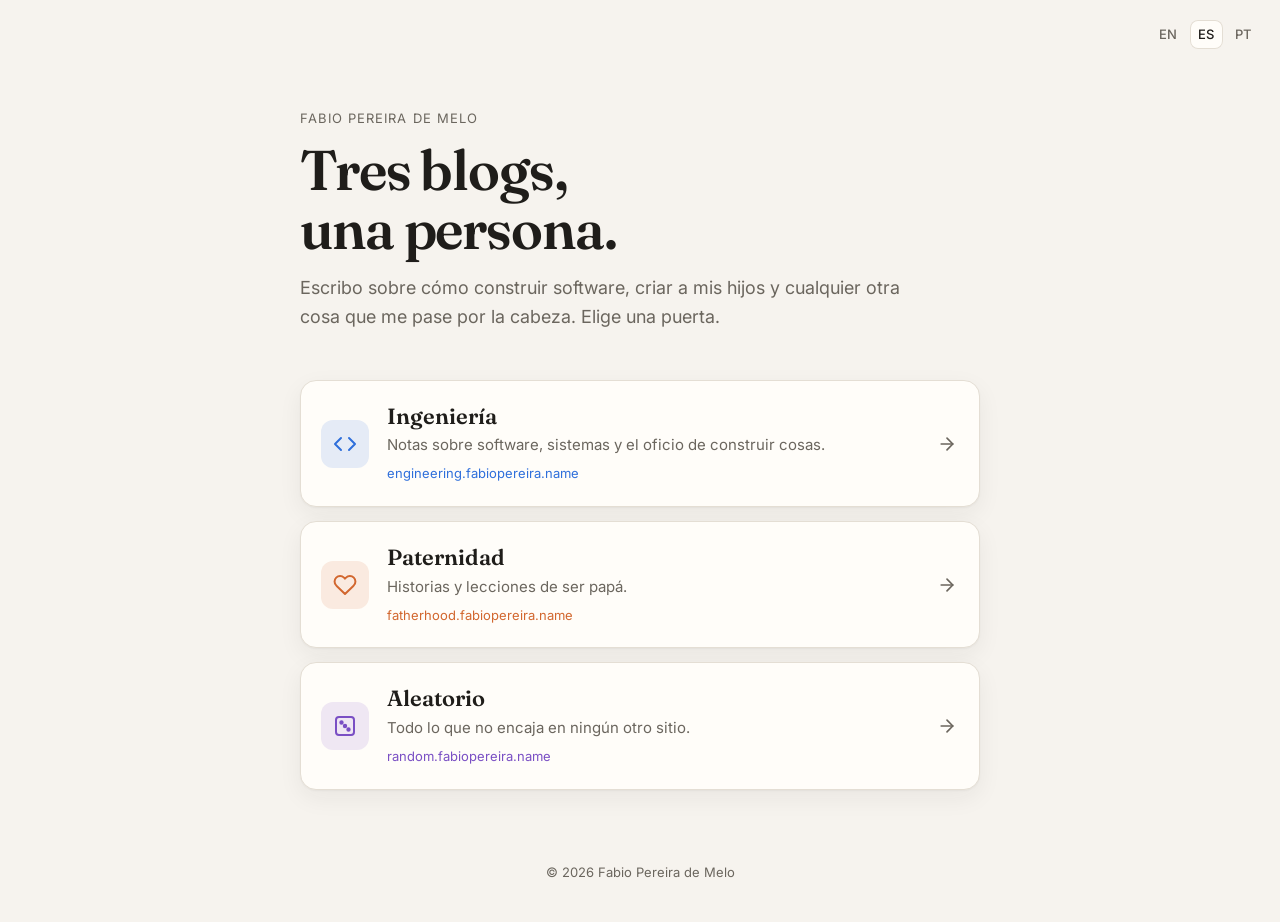
==== es/index.html @ 4987d2f0 "Add Spanish and Portuguese versions of the landing page - /es/ and /pt/ pages alongside the English " ====
<!doctype html>
<html lang="es">
<head>
  <meta charset="utf-8">
  <meta name="viewport" content="width=device-width, initial-scale=1">
  <title>Fabio Pereira de Melo — Blogs</title>
  <meta name="description" content="Tres blogs de Fabio Pereira de Melo: ingeniería, paternidad y todo lo demás.">
  <link rel="alternate" hreflang="en" href="https://blog.fabiopereira.name/">
  <link rel="alternate" hreflang="es" href="https://blog.fabiopereira.name/es/">
  <link rel="alternate" hreflang="pt" href="https://blog.fabiopereira.name/pt/">
  <link rel="alternate" hreflang="x-default" href="https://blog.fabiopereira.name/">
  <link rel="preconnect" href="https://fonts.googleapis.com">
  <link rel="preconnect" href="https://fonts.gstatic.com" crossorigin>
  <link href="https://fonts.googleapis.com/css2?family=Fraunces:opsz,wght@9..144,400;9..144,600&family=Inter:wght@400;500&display=swap" rel="stylesheet">
  <link rel="icon" href="data:image/svg+xml,<svg xmlns='http://www.w3.org/2000/svg' viewBox='0 0 32 32'><rect width='32' height='32' rx='8' fill='%231f1d1a'/><text x='16' y='22' font-family='Georgia,serif' font-size='18' text-anchor='middle' fill='%23f6f3ee'>F</text></svg>">
  <link rel="stylesheet" href="/assets/site.css">
</head>
<body>
  <nav class="lang" aria-label="Idioma">
    <a href="/" hreflang="en" lang="en">EN</a>
    <a href="/es/" hreflang="es" lang="es" aria-current="page">ES</a>
    <a href="/pt/" hreflang="pt" lang="pt">PT</a>
  </nav>
  <main>
    <header>
      <p class="eyebrow">Fabio Pereira de Melo</p>
      <h1>Tres blogs,<br>una persona.</h1>
      <p class="intro">Escribo sobre cómo construir software, criar a mis hijos y cualquier otra cosa que me pase por la cabeza. Elige una puerta.</p>
    </header>

    <ul class="blogs">
      <li>
        <a class="blog eng" href="https://engineering.fabiopereira.name">
          <span class="icon" aria-hidden="true">
            <svg viewBox="0 0 24 24" fill="none" stroke="currentColor" stroke-width="2" stroke-linecap="round" stroke-linejoin="round"><polyline points="16 18 22 12 16 6"/><polyline points="8 6 2 12 8 18"/></svg>
          </span>
          <div>
            <h2>Ingeniería</h2>
            <p>Notas sobre software, sistemas y el oficio de construir cosas.</p>
            <span class="domain">engineering.fabiopereira.name</span>
          </div>
          <svg class="arrow" width="20" height="20" viewBox="0 0 24 24" fill="none" stroke="currentColor" stroke-width="2" stroke-linecap="round" stroke-linejoin="round" aria-hidden="true"><line x1="5" y1="12" x2="19" y2="12"/><polyline points="12 5 19 12 12 19"/></svg>
        </a>
      </li>
      <li>
        <a class="blog dad" href="https://fatherhood.fabiopereira.name">
          <span class="icon" aria-hidden="true">
            <svg viewBox="0 0 24 24" fill="none" stroke="currentColor" stroke-width="2" stroke-linecap="round" stroke-linejoin="round"><path d="M20.8 4.6a5.5 5.5 0 0 0-7.8 0L12 5.7l-1-1.1a5.5 5.5 0 0 0-7.8 7.8l1 1.1L12 21l7.8-7.5 1-1.1a5.5 5.5 0 0 0 0-7.8z"/></svg>
          </span>
          <div>
            <h2>Paternidad</h2>
            <p>Historias y lecciones de ser papá.</p>
            <span class="domain">fatherhood.fabiopereira.name</span>
          </div>
          <svg class="arrow" width="20" height="20" viewBox="0 0 24 24" fill="none" stroke="currentColor" stroke-width="2" stroke-linecap="round" stroke-linejoin="round" aria-hidden="true"><line x1="5" y1="12" x2="19" y2="12"/><polyline points="12 5 19 12 12 19"/></svg>
        </a>
      </li>
      <li>
        <a class="blog rnd" href="https://random.fabiopereira.name">
          <span class="icon" aria-hidden="true">
            <svg viewBox="0 0 24 24" fill="none" stroke="currentColor" stroke-width="2" stroke-linecap="round" stroke-linejoin="round"><rect x="3" y="3" width="18" height="18" rx="3"/><circle cx="8.5" cy="8.5" r="1.2" fill="currentColor"/><circle cx="15.5" cy="15.5" r="1.2" fill="currentColor"/><circle cx="12" cy="12" r="1.2" fill="currentColor"/></svg>
          </span>
          <div>
            <h2>Aleatorio</h2>
            <p>Todo lo que no encaja en ningún otro sitio.</p>
            <span class="domain">random.fabiopereira.name</span>
          </div>
          <svg class="arrow" width="20" height="20" viewBox="0 0 24 24" fill="none" stroke="currentColor" stroke-width="2" stroke-linecap="round" stroke-linejoin="round" aria-hidden="true"><line x1="5" y1="12" x2="19" y2="12"/><polyline points="12 5 19 12 12 19"/></svg>
        </a>
      </li>
    </ul>
  </main>

  <footer>© <span id="y">2026</span> Fabio Pereira de Melo</footer>
  <script>document.getElementById('y').textContent = new Date().getFullYear();</script>
</body>
</html>
---- assets/site.css ----
:root {
  --bg: #f6f3ee;
  --surface: #fffdf9;
  --text: #1f1d1a;
  --muted: #6b665e;
  --line: #e4ded4;
  --eng: #2f6fdb;
  --dad: #d2672f;
  --rnd: #7a4fc4;
  --shadow: 0 1px 2px rgba(31, 29, 26, .04), 0 8px 24px rgba(31, 29, 26, .06);
}
@media (prefers-color-scheme: dark) {
  :root {
    --bg: #151412;
    --surface: #1d1c19;
    --text: #f1ede6;
    --muted: #a39d93;
    --line: #2e2c28;
    --eng: #6c9bf0;
    --dad: #ec8c58;
    --rnd: #a988e3;
    --shadow: 0 1px 2px rgba(0, 0, 0, .3), 0 8px 24px rgba(0, 0, 0, .25);
  }
}

* { box-sizing: border-box; }
html, body { margin: 0; }
body {
  background: var(--bg);
  color: var(--text);
  font: 400 16px/1.6 Inter, system-ui, -apple-system, sans-serif;
  -webkit-font-smoothing: antialiased;
  min-height: 100vh;
  display: flex;
  flex-direction: column;
}

main {
  width: 100%;
  max-width: 720px;
  margin: 0 auto;
  padding: clamp(56px, 12vh, 120px) 20px 48px;
  flex: 1;
}

header { margin-bottom: 48px; }
.eyebrow {
  font-size: 13px;
  letter-spacing: .08em;
  text-transform: uppercase;
  color: var(--muted);
  margin: 0 0 12px;
}
h1 {
  font-family: Fraunces, Georgia, serif;
  font-weight: 600;
  font-size: clamp(40px, 7vw, 56px);
  line-height: 1.05;
  letter-spacing: -.02em;
  margin: 0 0 16px;
}
.intro {
  font-size: 18px;
  color: var(--muted);
  margin: 0;
  max-width: 34em;
}

.blogs {
  list-style: none;
  padding: 0;
  margin: 0;
  display: grid;
  gap: 14px;
}
.blog {
  --accent: var(--eng);
  position: relative;
  display: grid;
  grid-template-columns: 48px 1fr auto;
  align-items: center;
  gap: 18px;
  padding: 22px 22px 22px 20px;
  background: var(--surface);
  border: 1px solid var(--line);
  border-radius: 16px;
  box-shadow: var(--shadow);
  color: inherit;
  text-decoration: none;
  overflow: hidden;
  transition: transform .2s ease, border-color .2s ease;
}
.blog::before {
  content: "";
  position: absolute;
  inset: 0 auto 0 0;
  width: 4px;
  background: var(--accent);
  transform: scaleY(0);
  transform-origin: center;
  transition: transform .25s ease;
}
.blog:hover, .blog:focus-visible {
  transform: translateY(-2px);
  border-color: color-mix(in srgb, var(--accent) 40%, var(--line));
  outline: none;
}
.blog:hover::before, .blog:focus-visible::before { transform: scaleY(1); }
.blog.dad { --accent: var(--dad); }
.blog.rnd { --accent: var(--rnd); }

.icon {
  width: 48px;
  height: 48px;
  border-radius: 12px;
  display: grid;
  place-items: center;
  color: var(--accent);
  background: color-mix(in srgb, var(--accent) 12%, transparent);
}
.icon svg { width: 24px; height: 24px; }

.blog h2 {
  font-family: Fraunces, Georgia, serif;
  font-weight: 600;
  font-size: 22px;
  line-height: 1.2;
  margin: 0 0 4px;
}
.blog p { margin: 0; color: var(--muted); font-size: 15px; }
.domain {
  display: block;
  margin-top: 6px;
  font-size: 13px;
  color: var(--accent);
}

.arrow {
  color: var(--muted);
  transition: transform .2s ease, color .2s ease;
}
.blog:hover .arrow, .blog:focus-visible .arrow {
  transform: translateX(4px);
  color: var(--accent);
}

footer {
  text-align: center;
  padding: 24px 20px 40px;
  font-size: 13px;
  color: var(--muted);
}

@media (max-width: 480px) {
  .blog { grid-template-columns: 40px 1fr; gap: 14px; padding: 18px 16px; }
  .icon { width: 40px; height: 40px; border-radius: 10px; }
  .icon svg { width: 20px; height: 20px; }
  .arrow { display: none; }
}
@media (prefers-reduced-motion: reduce) {
  * { transition: none !important; }
}

.lang {
  position: absolute;
  top: 20px;
  right: 20px;
  display: flex;
  gap: 4px;
  font-size: 13px;
  font-weight: 500;
  letter-spacing: .04em;
}
.lang a {
  color: var(--muted);
  text-decoration: none;
  padding: 4px 8px;
  border-radius: 8px;
  transition: color .2s ease, background .2s ease;
}
.lang a:hover, .lang a:focus-visible { color: var(--text); background: var(--line); outline: none; }
.lang a[aria-current="page"] { color: var(--text); background: var(--surface); box-shadow: inset 0 0 0 1px var(--line); }
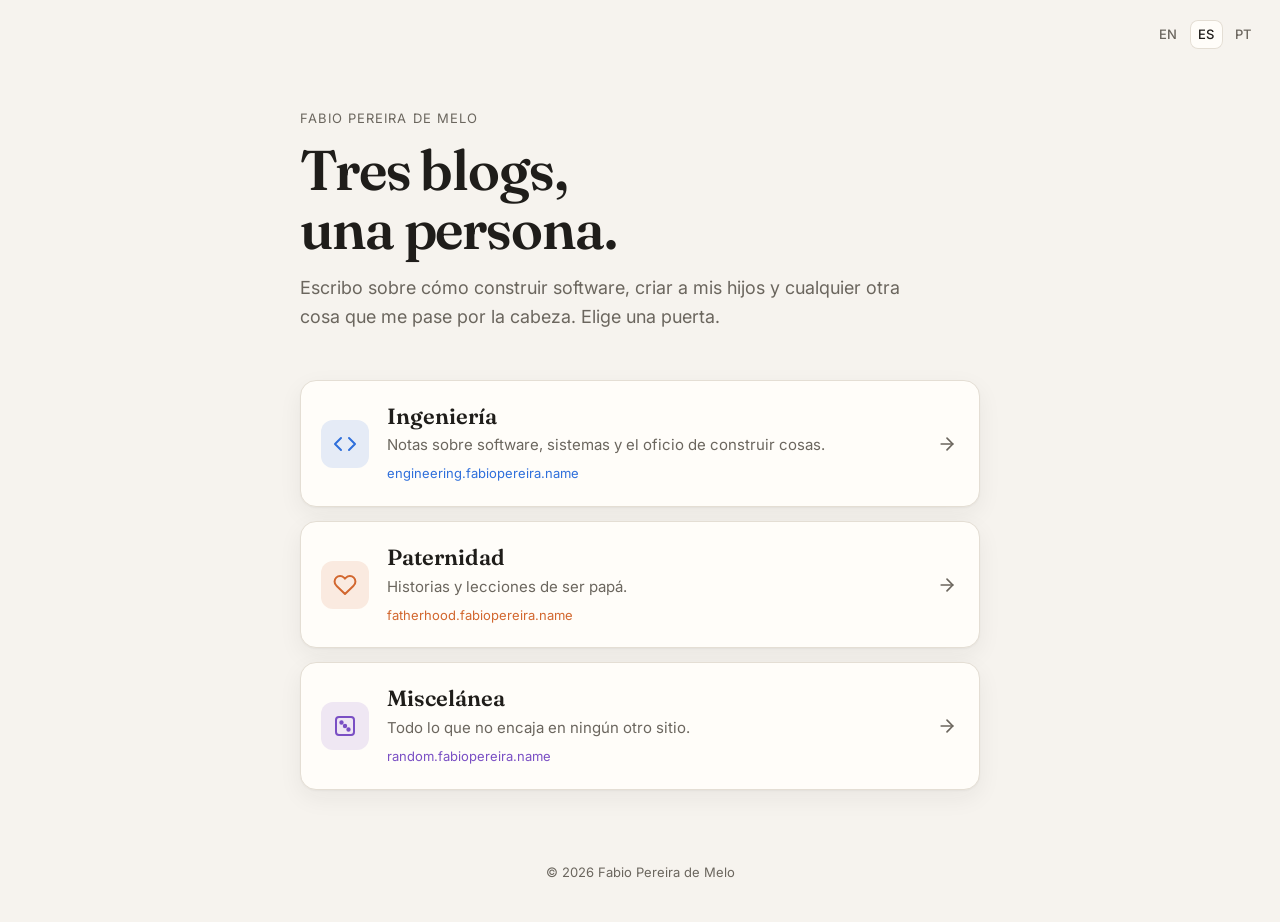
==== commit c527c9dc: "Rename Random blog to Miscelánea / Miscelânea in ES and PT Co-Authored-By: Claude Opus 5.5 <noreply@" ====
--- a/es/index.html
+++ b/es/index.html
@@ -61,7 +61,7 @@
             <svg viewBox="0 0 24 24" fill="none" stroke="currentColor" stroke-width="2" stroke-linecap="round" stroke-linejoin="round"><rect x="3" y="3" width="18" height="18" rx="3"/><circle cx="8.5" cy="8.5" r="1.2" fill="currentColor"/><circle cx="15.5" cy="15.5" r="1.2" fill="currentColor"/><circle cx="12" cy="12" r="1.2" fill="currentColor"/></svg>
           </span>
           <div>
-            <h2>Aleatorio</h2>
+            <h2>Miscelánea</h2>
             <p>Todo lo que no encaja en ningún otro sitio.</p>
             <span class="domain">random.fabiopereira.name</span>
           </div>
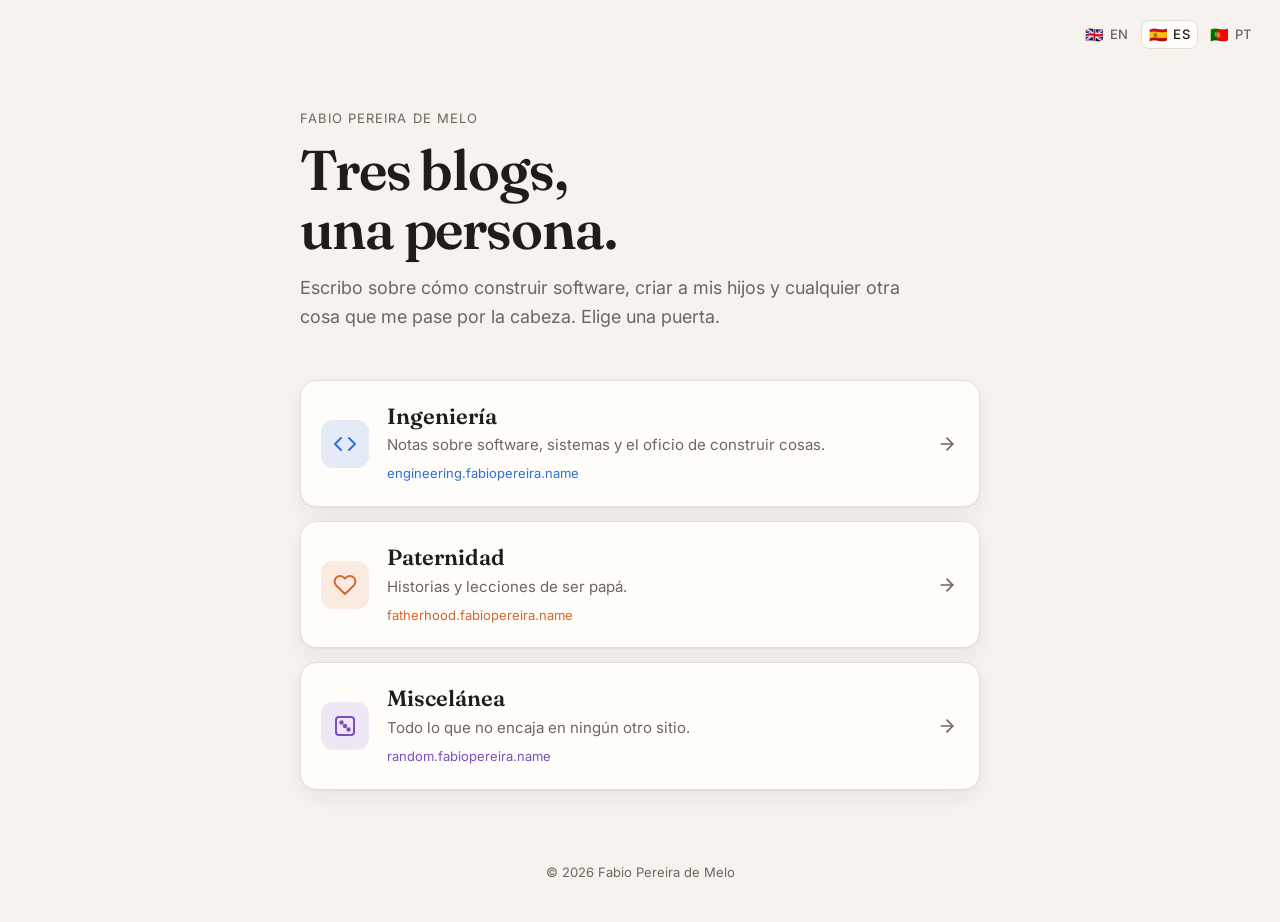
==== commit 292afdc6: "Add flags to language switcher; fix EN switch bouncing back - EN switcher link goes to /?lang=en, wh" ====
--- a/es/index.html
+++ b/es/index.html
@@ -14,12 +14,13 @@
   <link href="https://fonts.googleapis.com/css2?family=Fraunces:opsz,wght@9..144,400;9..144,600&family=Inter:wght@400;500&display=swap" rel="stylesheet">
   <link rel="icon" href="data:image/svg+xml,<svg xmlns='http://www.w3.org/2000/svg' viewBox='0 0 32 32'><rect width='32' height='32' rx='8' fill='%231f1d1a'/><text x='16' y='22' font-family='Georgia,serif' font-size='18' text-anchor='middle' fill='%23f6f3ee'>F</text></svg>">
   <link rel="stylesheet" href="/assets/site.css">
+  <script src="/assets/lang.js" defer></script>
 </head>
 <body>
   <nav class="lang" aria-label="Idioma">
-    <a href="/" hreflang="en" lang="en">EN</a>
-    <a href="/es/" hreflang="es" lang="es" aria-current="page">ES</a>
-    <a href="/pt/" hreflang="pt" lang="pt">PT</a>
+    <a href="/?lang=en" hreflang="en" lang="en"><span class="flag" aria-hidden="true">🇬🇧</span>EN</a>
+    <a href="/es/" hreflang="es" lang="es" aria-current="page"><span class="flag" aria-hidden="true">🇪🇸</span>ES</a>
+    <a href="/pt/" hreflang="pt" lang="pt"><span class="flag" aria-hidden="true">🇵🇹</span>PT</a>
   </nav>
   <main>
     <header>
@@ -30,7 +31,7 @@
 
     <ul class="blogs">
       <li>
-        <a class="blog eng" href="https://engineering.fabiopereira.name">
+        <a class="blog eng" href="https://engineering.fabiopereira.name/es/" hreflang="es">
           <span class="icon" aria-hidden="true">
             <svg viewBox="0 0 24 24" fill="none" stroke="currentColor" stroke-width="2" stroke-linecap="round" stroke-linejoin="round"><polyline points="16 18 22 12 16 6"/><polyline points="8 6 2 12 8 18"/></svg>
           </span>
@@ -43,7 +44,7 @@
         </a>
       </li>
       <li>
-        <a class="blog dad" href="https://fatherhood.fabiopereira.name">
+        <a class="blog dad" href="https://fatherhood.fabiopereira.name/es/" hreflang="es">
           <span class="icon" aria-hidden="true">
             <svg viewBox="0 0 24 24" fill="none" stroke="currentColor" stroke-width="2" stroke-linecap="round" stroke-linejoin="round"><path d="M20.8 4.6a5.5 5.5 0 0 0-7.8 0L12 5.7l-1-1.1a5.5 5.5 0 0 0-7.8 7.8l1 1.1L12 21l7.8-7.5 1-1.1a5.5 5.5 0 0 0 0-7.8z"/></svg>
           </span>
@@ -56,7 +57,7 @@
         </a>
       </li>
       <li>
-        <a class="blog rnd" href="https://random.fabiopereira.name">
+        <a class="blog rnd" href="https://random.fabiopereira.name/es/" hreflang="es">
           <span class="icon" aria-hidden="true">
             <svg viewBox="0 0 24 24" fill="none" stroke="currentColor" stroke-width="2" stroke-linecap="round" stroke-linejoin="round"><rect x="3" y="3" width="18" height="18" rx="3"/><circle cx="8.5" cy="8.5" r="1.2" fill="currentColor"/><circle cx="15.5" cy="15.5" r="1.2" fill="currentColor"/><circle cx="12" cy="12" r="1.2" fill="currentColor"/></svg>
           </span>
--- a/assets/site.css
+++ b/assets/site.css
@@ -172,6 +172,9 @@
   letter-spacing: .04em;
 }
 .lang a {
+  display: inline-flex;
+  align-items: center;
+  gap: 5px;
   color: var(--muted);
   text-decoration: none;
   padding: 4px 8px;
@@ -181,3 +184,4 @@
 .lang a:hover, .lang a:focus-visible { color: var(--text); background: var(--line); outline: none; }
 .lang a[aria-current="page"] { color: var(--text); background: var(--surface); box-shadow: inset 0 0 0 1px var(--line); }
 
+.lang .flag { font-size: 15px; line-height: 1; }
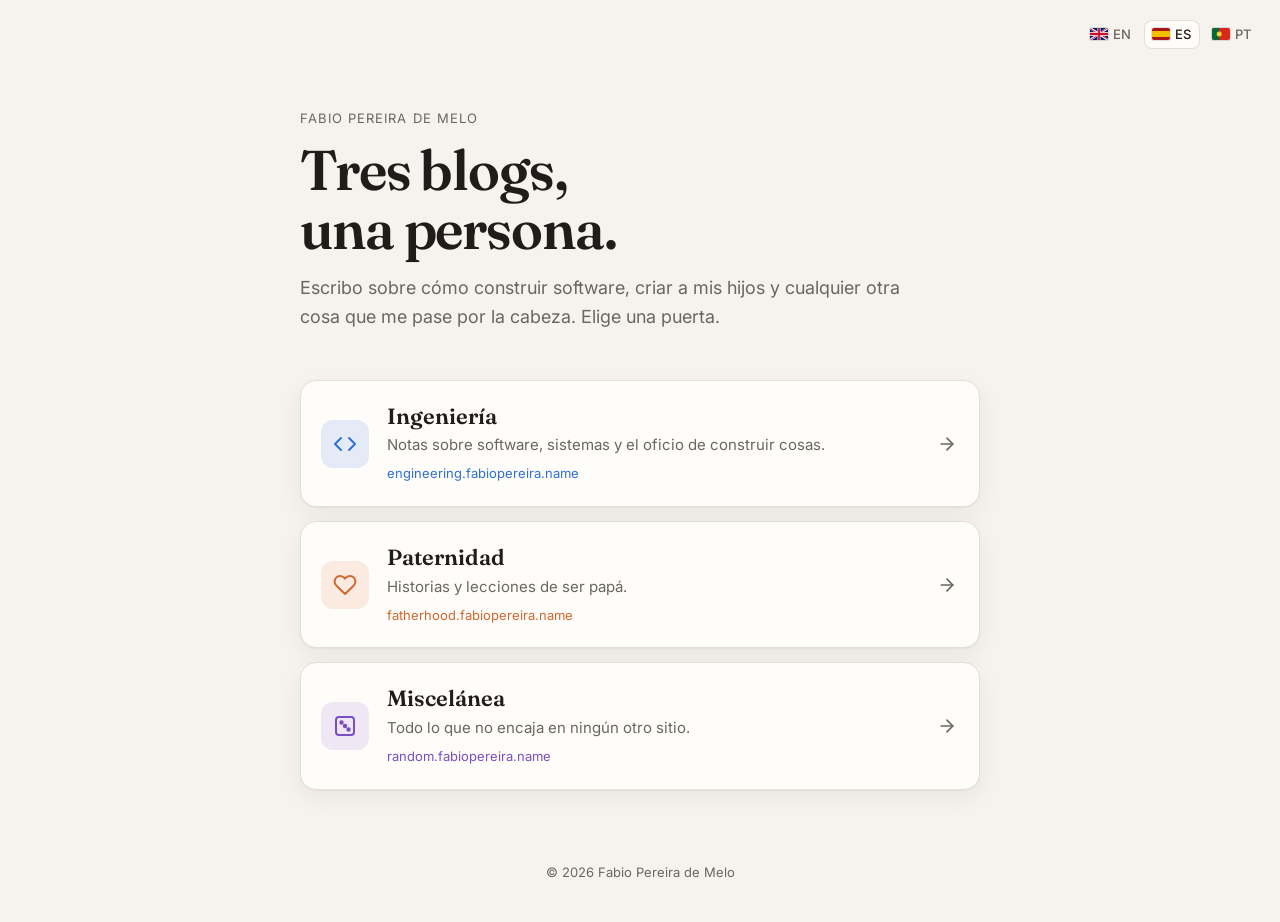
==== commit 19e18fb9: "Address review minors on the language switcher - Inline SVG flags instead of emoji, which Windows re" ====
--- a/es/index.html
+++ b/es/index.html
@@ -5,6 +5,7 @@
   <meta name="viewport" content="width=device-width, initial-scale=1">
   <title>Fabio Pereira de Melo — Blogs</title>
   <meta name="description" content="Tres blogs de Fabio Pereira de Melo: ingeniería, paternidad y todo lo demás.">
+  <link rel="canonical" href="https://blog.fabiopereira.name/es/">
   <link rel="alternate" hreflang="en" href="https://blog.fabiopereira.name/">
   <link rel="alternate" hreflang="es" href="https://blog.fabiopereira.name/es/">
   <link rel="alternate" hreflang="pt" href="https://blog.fabiopereira.name/pt/">
@@ -18,9 +19,9 @@
 </head>
 <body>
   <nav class="lang" aria-label="Idioma">
-    <a href="/?lang=en" hreflang="en" lang="en"><span class="flag" aria-hidden="true">🇬🇧</span>EN</a>
-    <a href="/es/" hreflang="es" lang="es" aria-current="page"><span class="flag" aria-hidden="true">🇪🇸</span>ES</a>
-    <a href="/pt/" hreflang="pt" lang="pt"><span class="flag" aria-hidden="true">🇵🇹</span>PT</a>
+    <a href="/?lang=en" hreflang="en" lang="en" aria-label="English"><svg class="flag" aria-hidden="true" focusable="false" viewBox="0 0 60 30" width="18" height="12" preserveAspectRatio="none"><clipPath id="flag-gb"><path d="M30 15h30v15zv15H0zH0V0zV0h30z"/></clipPath><path d="M0 0v30h60V0z" fill="#012169"/><path d="M0 0l60 30m0-30L0 30" stroke="#fff" stroke-width="6"/><path d="M0 0l60 30m0-30L0 30" clip-path="url(#flag-gb)" stroke="#c8102e" stroke-width="4"/><path d="M30 0v30M0 15h60" stroke="#fff" stroke-width="10"/><path d="M30 0v30M0 15h60" stroke="#c8102e" stroke-width="6"/></svg>EN</a>
+    <a href="/es/" hreflang="es" lang="es" aria-current="page" aria-label="Español"><svg class="flag" aria-hidden="true" focusable="false" viewBox="0 0 3 2" width="18" height="12" preserveAspectRatio="none"><path fill="#aa151b" d="M0 0h3v2H0z"/><path fill="#f1bf00" d="M0 .5h3v1H0z"/></svg>ES</a>
+    <a href="/pt/" hreflang="pt" lang="pt" aria-label="Português"><svg class="flag" aria-hidden="true" focusable="false" viewBox="0 0 3 2" width="18" height="12" preserveAspectRatio="none"><path fill="#da291c" d="M0 0h3v2H0z"/><path fill="#046a38" d="M0 0h1.2v2H0z"/><circle cx="1.2" cy="1" r=".42" fill="#ffe100"/><path fill="#fff" stroke="#da291c" stroke-width=".05" d="M1.04.8h.32v.3a.16.16 0 0 1-.32 0z"/></svg>PT</a>
   </nav>
   <main>
     <header>
--- a/assets/site.css
+++ b/assets/site.css
@@ -184,4 +184,4 @@
 .lang a:hover, .lang a:focus-visible { color: var(--text); background: var(--line); outline: none; }
 .lang a[aria-current="page"] { color: var(--text); background: var(--surface); box-shadow: inset 0 0 0 1px var(--line); }
 
-.lang .flag { font-size: 15px; line-height: 1; }
+.lang .flag { display: block; width: 18px; height: 12px; border-radius: 2px; box-shadow: 0 0 0 1px rgba(0, 0, 0, .12); }
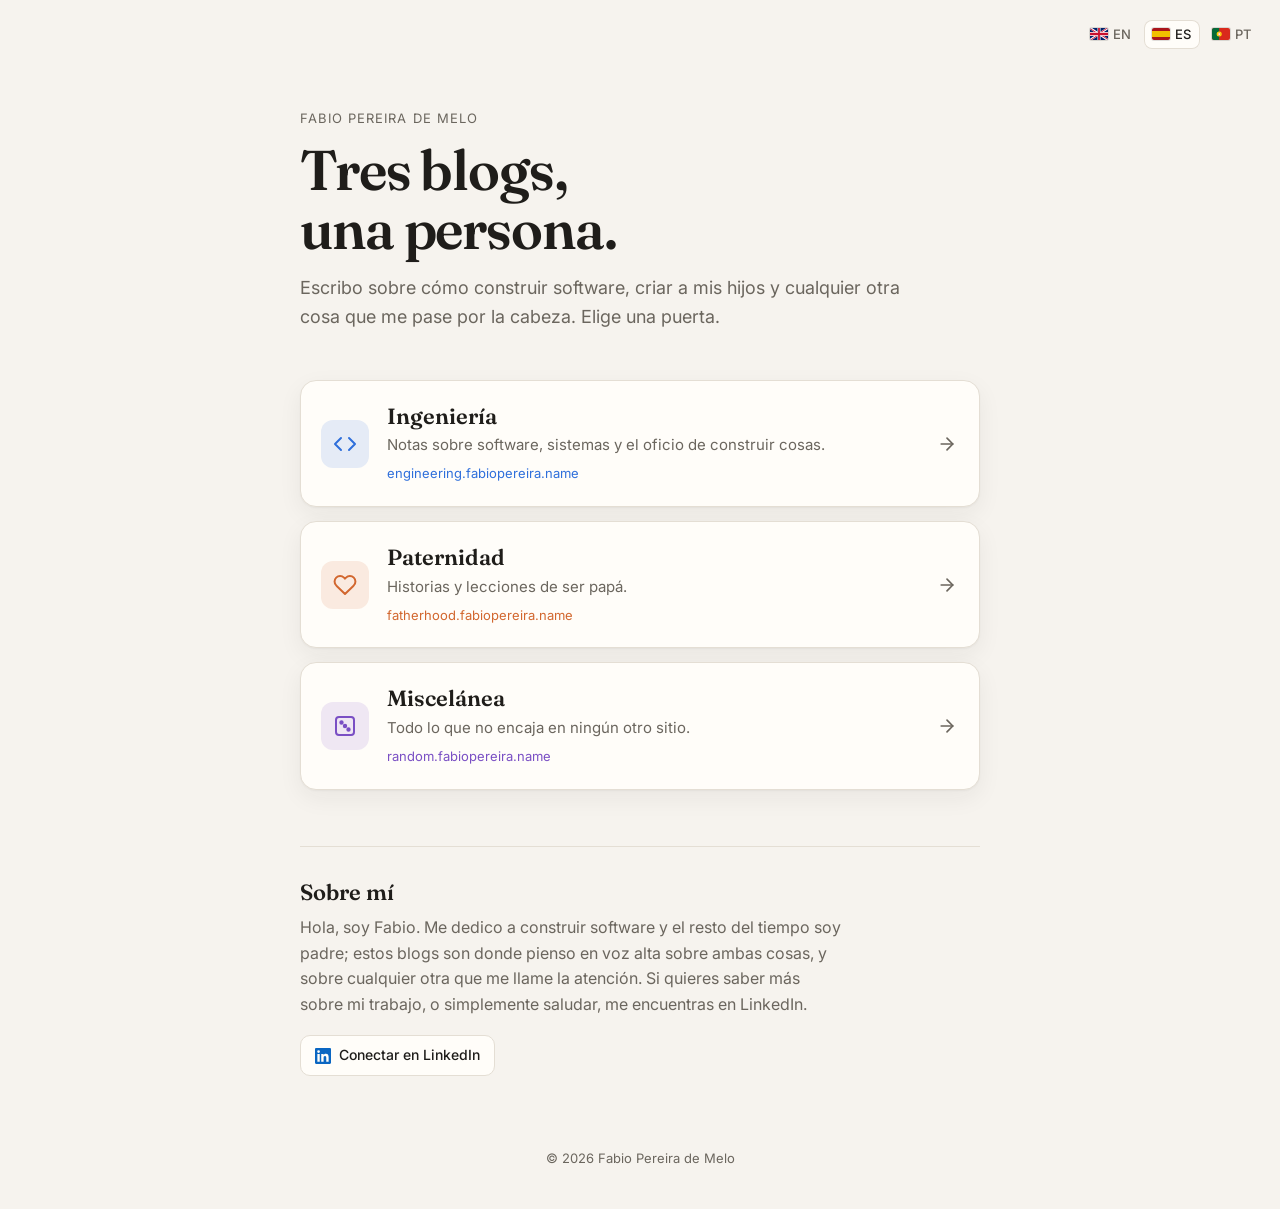
==== commit dc9da4b8: "Add About me intro with LinkedIn link Short bio under the blog cards on the EN, ES and PT homepages," ====
--- a/es/index.html
+++ b/es/index.html
@@ -71,6 +71,12 @@
         </a>
       </li>
     </ul>
+
+    <section class="about" aria-labelledby="about-title">
+      <h2 id="about-title">Sobre mí</h2>
+      <p>Hola, soy Fabio. Me dedico a construir software y el resto del tiempo soy padre; estos blogs son donde pienso en voz alta sobre ambas cosas, y sobre cualquier otra que me llame la atención. Si quieres saber más sobre mi trabajo, o simplemente saludar, me encuentras en LinkedIn.</p>
+      <a class="linkedin" href="https://www.linkedin.com/in/fabiopereira817/" rel="me noopener" target="_blank"><svg viewBox="0 0 24 24" width="16" height="16" fill="currentColor" aria-hidden="true" focusable="false"><path d="M20.45 20.45h-3.56v-5.57c0-1.33-.02-3.04-1.85-3.04-1.85 0-2.14 1.45-2.14 2.94v5.67H9.35V9h3.41v1.56h.05c.48-.9 1.64-1.85 3.37-1.85 3.6 0 4.27 2.37 4.27 5.46v6.28zM5.34 7.43a2.06 2.06 0 1 1 0-4.13 2.06 2.06 0 0 1 0 4.13zM7.12 20.45H3.56V9h3.56v11.45zM22.22 0H1.77C.79 0 0 .77 0 1.73v20.54C0 23.23.79 24 1.77 24h20.45c.98 0 1.78-.77 1.78-1.73V1.73C24 .77 23.2 0 22.22 0z"/></svg>Conectar en LinkedIn</a>
+    </section>
   </main>
 
   <footer>© <span id="y">2026</span> Fabio Pereira de Melo</footer>
--- a/assets/site.css
+++ b/assets/site.css
@@ -185,3 +185,34 @@
 .lang a[aria-current="page"] { color: var(--text); background: var(--surface); box-shadow: inset 0 0 0 1px var(--line); }
 
 .lang .flag { display: block; width: 18px; height: 12px; border-radius: 2px; box-shadow: 0 0 0 1px rgba(0, 0, 0, .12); }
+
+.about {
+  margin-top: 56px;
+  padding-top: 32px;
+  border-top: 1px solid var(--line);
+}
+.about h2 {
+  font-family: Fraunces, Georgia, serif;
+  font-weight: 600;
+  font-size: 22px;
+  line-height: 1.2;
+  margin: 0 0 10px;
+}
+.about p { margin: 0 0 18px; color: var(--muted); max-width: 34em; }
+.linkedin {
+  display: inline-flex;
+  align-items: center;
+  gap: 8px;
+  padding: 8px 14px;
+  border-radius: 10px;
+  font-size: 14px;
+  font-weight: 500;
+  color: var(--text);
+  background: var(--surface);
+  border: 1px solid var(--line);
+  text-decoration: none;
+  transition: border-color .2s ease, color .2s ease;
+}
+.linkedin svg { color: #0a66c2; }
+.linkedin:hover, .linkedin:focus-visible { border-color: #0a66c2; outline: none; }
+@media (prefers-color-scheme: dark) { .linkedin svg { color: #4c9be8; } }
